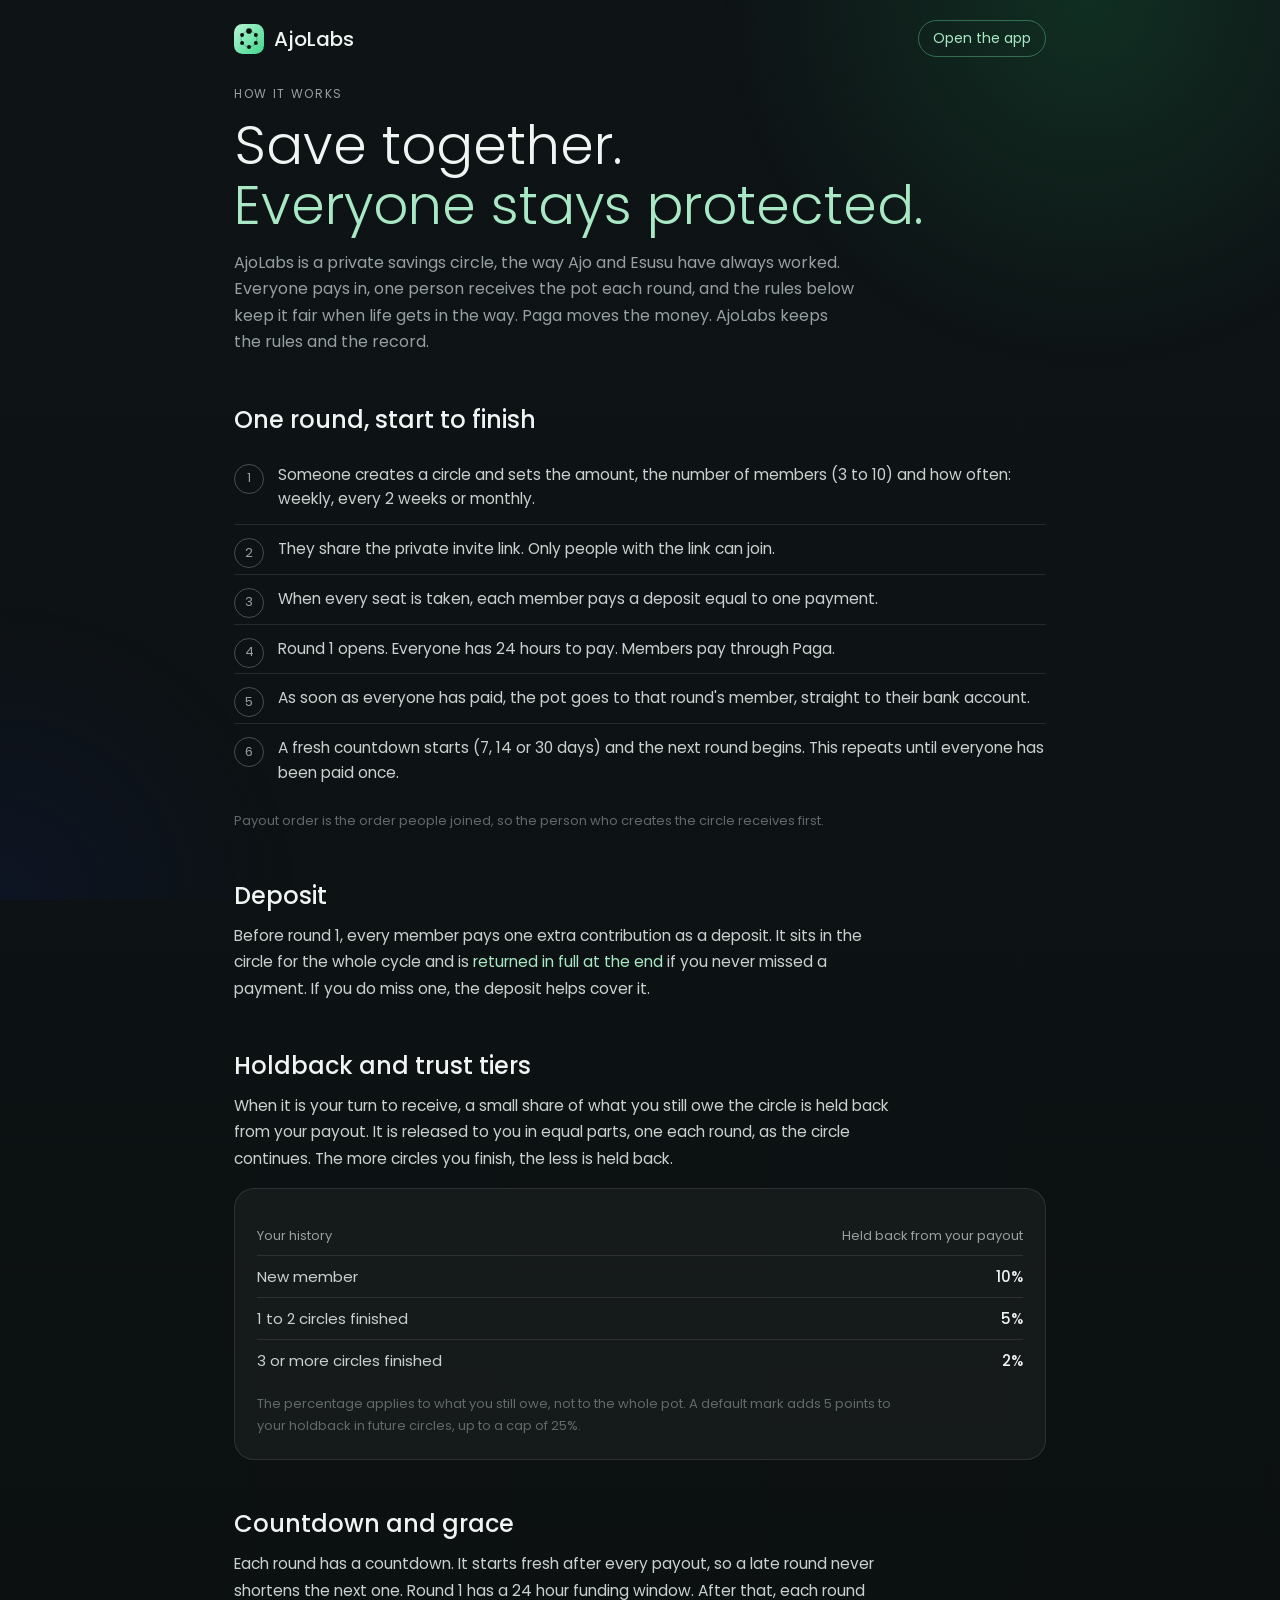
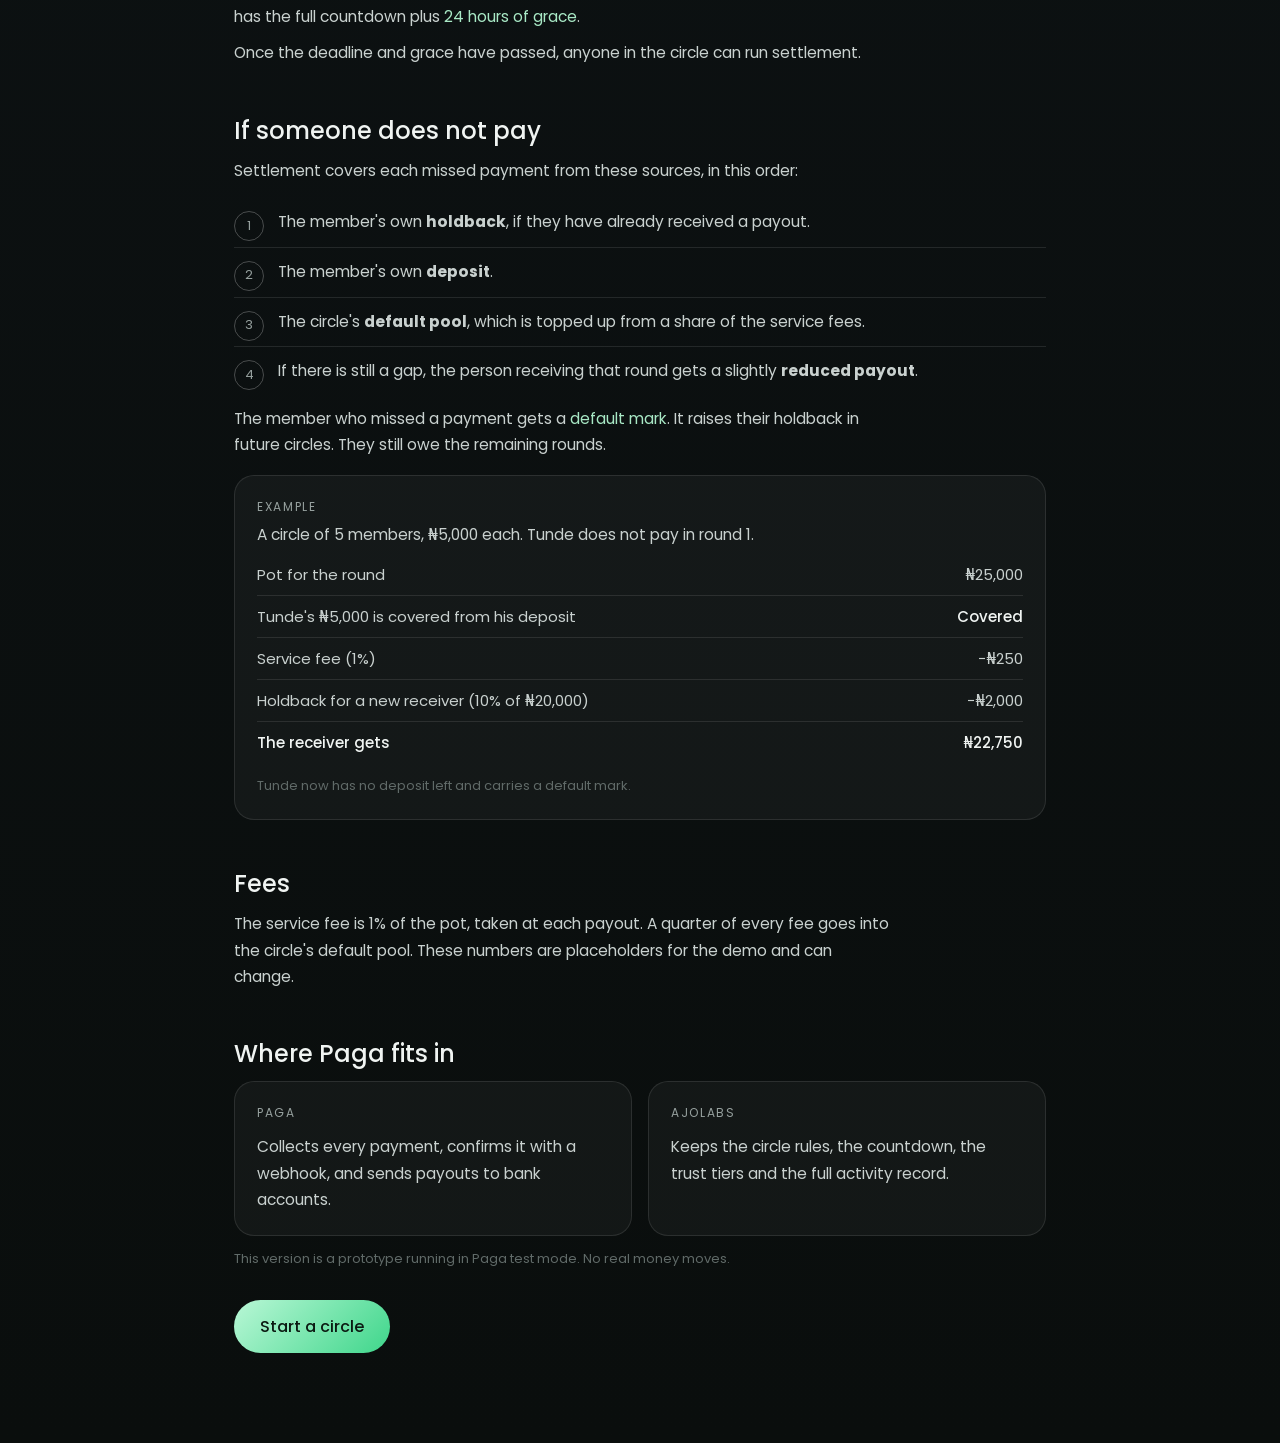
==== public/how-it-works.html @ 03ab4f56 "Add deposit, holdback, trust tiers, settlement and How it works page - Deposit before round 1, retur" ====
<!doctype html>
<html lang="en">
<head>
<meta charset="utf-8">
<meta name="viewport" content="width=device-width,initial-scale=1">
<title>How AjoLabs works</title>
<link href="https://fonts.googleapis.com/css2?family=Poppins:wght@300;400;500;600&display=swap" rel="stylesheet">
<style>
:root{--tx:#f0f4f2;--mut:#96a09e;--dim:#606a68;--mint:#a8e8c5;--green:#64dea0;--line:rgba(255,255,255,.1);--card:rgba(255,255,255,.04);--red:#ec705c}
*{box-sizing:border-box;margin:0}
body{background:linear-gradient(180deg,#0e1316,#0a0e0d);color:var(--tx);font-family:Poppins,system-ui,sans-serif;-webkit-font-smoothing:antialiased;min-height:100vh}
.glow{position:fixed;inset:0;pointer-events:none;background:radial-gradient(520px 520px at 85% 0%,rgba(20,70,45,.55),transparent 70%),radial-gradient(420px 420px at 0% 100%,rgba(14,22,46,.6),transparent 70%)}
header{position:relative;display:flex;align-items:center;justify-content:space-between;padding:20px 24px;max-width:860px;margin:0 auto}
.brand{display:flex;align-items:center;gap:10px;font-weight:500;font-size:20px;color:var(--tx);text-decoration:none}
.nav{color:var(--mint);text-decoration:none;font-size:14px;border:1px solid rgba(100,222,160,.4);padding:7px 14px;border-radius:99px}
main{position:relative;max-width:860px;margin:0 auto;padding:8px 24px 90px}
.eyebrow{font-size:12px;letter-spacing:.14em;color:var(--mut);text-transform:uppercase;margin-bottom:12px}
h1{font-weight:300;font-size:clamp(34px,6vw,54px);line-height:1.12}h1 em{font-style:normal;color:var(--mint)}
.lead{color:var(--mut);margin-top:14px;font-size:16px;line-height:1.65;max-width:620px}
section{margin-top:46px}
h2{font-weight:500;font-size:24px;margin-bottom:10px}
p{color:#c9d1cf;line-height:1.7;font-size:15.5px;margin-top:10px;max-width:660px}
.card{background:var(--card);border:1px solid var(--line);border-radius:20px;padding:22px;margin-top:16px}
.steps{list-style:none;padding:0;margin-top:14px;counter-reset:s}
.steps li{counter-increment:s;position:relative;padding:12px 0 12px 44px;border-top:1px solid var(--line);color:#c9d1cf;line-height:1.6;font-size:15.5px}
.steps li:first-child{border-top:0}
.steps li:before{content:counter(s);position:absolute;left:0;top:12px;width:28px;height:28px;border-radius:50%;border:1px solid rgba(255,255,255,.25);display:flex;align-items:center;justify-content:center;font-size:13px;color:var(--mut);margin-top:1px}
table{width:100%;border-collapse:collapse;margin-top:6px}
td,th{padding:9px 0;font-size:15px;text-align:left;border-top:1px solid var(--line);color:#c9d1cf}
tr:first-child td,tr:first-child th{border-top:0}th{color:var(--mut);font-weight:400;font-size:13px}
td:last-child,th:last-child{text-align:right}td b{font-weight:500;color:var(--tx)}
.mint{color:var(--mint)}.note{font-size:13px;color:var(--dim);margin-top:12px}
.two{display:grid;grid-template-columns:1fr 1fr;gap:16px}@media(max-width:640px){.two{grid-template-columns:1fr}}
.btn{display:inline-block;margin-top:30px;border-radius:99px;padding:14px 26px;font-weight:500;font-size:16px;color:#0b1a12;background:linear-gradient(135deg,#b9f7d6,#3fd68b);text-decoration:none}
</style>
</head>
<body>
<div class="glow"></div>
<header>
  <a class="brand" href="/">
    <svg width="30" height="30" viewBox="0 0 64 64"><defs><linearGradient id="g" x1="0" y1="0" x2="1" y2="1"><stop offset="0" stop-color="#B9F7D6"/><stop offset="1" stop-color="#3FD68B"/></linearGradient></defs><rect width="64" height="64" rx="18" fill="url(#g)"/><circle cx="32" cy="32" r="17" fill="none" stroke="#0B0F0D" stroke-opacity=".35" stroke-width="1.5"/><circle cx="32" cy="15" r="6" fill="#0B0F0D"/><circle cx="46.7" cy="23.5" r="4.2" fill="#0B0F0D"/><circle cx="46.7" cy="40.5" r="4.2" fill="#0B0F0D"/><circle cx="32" cy="49" r="4.2" fill="#0B0F0D"/><circle cx="17.3" cy="40.5" r="4.2" fill="#0B0F0D"/><circle cx="17.3" cy="23.5" r="4.2" fill="#0B0F0D"/></svg>
    AjoLabs
  </a>
  <a class="nav" href="/">Open the app</a>
</header>
<main>
  <div class="eyebrow">How it works</div>
  <h1>Save together.<br><em>Everyone stays protected.</em></h1>
  <p class="lead">AjoLabs is a private savings circle, the way Ajo and Esusu have always worked. Everyone pays in, one person receives the pot each round, and the rules below keep it fair when life gets in the way. Paga moves the money. AjoLabs keeps the rules and the record.</p>

  <section>
    <h2>One round, start to finish</h2>
    <ol class="steps">
      <li>Someone creates a circle and sets the amount, the number of members (3 to 10) and how often: weekly, every 2 weeks or monthly.</li>
      <li>They share the private invite link. Only people with the link can join.</li>
      <li>When every seat is taken, each member pays a deposit equal to one payment.</li>
      <li>Round 1 opens. Everyone has 24 hours to pay. Members pay through Paga.</li>
      <li>As soon as everyone has paid, the pot goes to that round's member, straight to their bank account.</li>
      <li>A fresh countdown starts (7, 14 or 30 days) and the next round begins. This repeats until everyone has been paid once.</li>
    </ol>
    <p class="note">Payout order is the order people joined, so the person who creates the circle receives first.</p>
  </section>

  <section>
    <h2>Deposit</h2>
    <p>Before round 1, every member pays one extra contribution as a deposit. It sits in the circle for the whole cycle and is <span class="mint">returned in full at the end</span> if you never missed a payment. If you do miss one, the deposit helps cover it.</p>
  </section>

  <section>
    <h2>Holdback and trust tiers</h2>
    <p>When it is your turn to receive, a small share of what you still owe the circle is held back from your payout. It is released to you in equal parts, one each round, as the circle continues. The more circles you finish, the less is held back.</p>
    <div class="card">
      <table>
        <tr><th>Your history</th><th>Held back from your payout</th></tr>
        <tr><td>New member</td><td><b>10%</b></td></tr>
        <tr><td>1 to 2 circles finished</td><td><b>5%</b></td></tr>
        <tr><td>3 or more circles finished</td><td><b>2%</b></td></tr>
      </table>
      <p class="note">The percentage applies to what you still owe, not to the whole pot. A default mark adds 5 points to your holdback in future circles, up to a cap of 25%.</p>
    </div>
  </section>

  <section>
    <h2>Countdown and grace</h2>
    <p>Each round has a countdown. It starts fresh after every payout, so a late round never shortens the next one. Round 1 has a 24 hour funding window. After that, each round has the full countdown plus <span class="mint">24 hours of grace</span>.</p>
    <p>Once the deadline and grace have passed, anyone in the circle can run settlement.</p>
  </section>

  <section>
    <h2>If someone does not pay</h2>
    <p>Settlement covers each missed payment from these sources, in this order:</p>
    <ol class="steps">
      <li>The member's own <b>holdback</b>, if they have already received a payout.</li>
      <li>The member's own <b>deposit</b>.</li>
      <li>The circle's <b>default pool</b>, which is topped up from a share of the service fees.</li>
      <li>If there is still a gap, the person receiving that round gets a slightly <b>reduced payout</b>.</li>
    </ol>
    <p>The member who missed a payment gets a <span class="mint">default mark</span>. It raises their holdback in future circles. They still owe the remaining rounds.</p>
    <div class="card">
      <div class="eyebrow" style="margin-bottom:6px">Example</div>
      <p style="margin-top:0">A circle of 5 members, ₦5,000 each. Tunde does not pay in round 1.</p>
      <table>
        <tr><td>Pot for the round</td><td>₦25,000</td></tr>
        <tr><td>Tunde's ₦5,000 is covered from his deposit</td><td><b>Covered</b></td></tr>
        <tr><td>Service fee (1%)</td><td>−₦250</td></tr>
        <tr><td>Holdback for a new receiver (10% of ₦20,000)</td><td>−₦2,000</td></tr>
        <tr><td><b>The receiver gets</b></td><td class="mint"><b>₦22,750</b></td></tr>
      </table>
      <p class="note">Tunde now has no deposit left and carries a default mark.</p>
    </div>
  </section>

  <section>
    <h2>Fees</h2>
    <p>The service fee is 1% of the pot, taken at each payout. A quarter of every fee goes into the circle's default pool. These numbers are placeholders for the demo and can change.</p>
  </section>

  <section>
    <h2>Where Paga fits in</h2>
    <div class="two">
      <div class="card" style="margin-top:0"><div class="eyebrow">Paga</div><p style="margin-top:0">Collects every payment, confirms it with a webhook, and sends payouts to bank accounts.</p></div>
      <div class="card" style="margin-top:0"><div class="eyebrow">AjoLabs</div><p style="margin-top:0">Keeps the circle rules, the countdown, the trust tiers and the full activity record.</p></div>
    </div>
    <p class="note">This version is a prototype running in Paga test mode. No real money moves.</p>
  </section>

  <a class="btn" href="/">Start a circle</a>
</main>
</body>
</html>
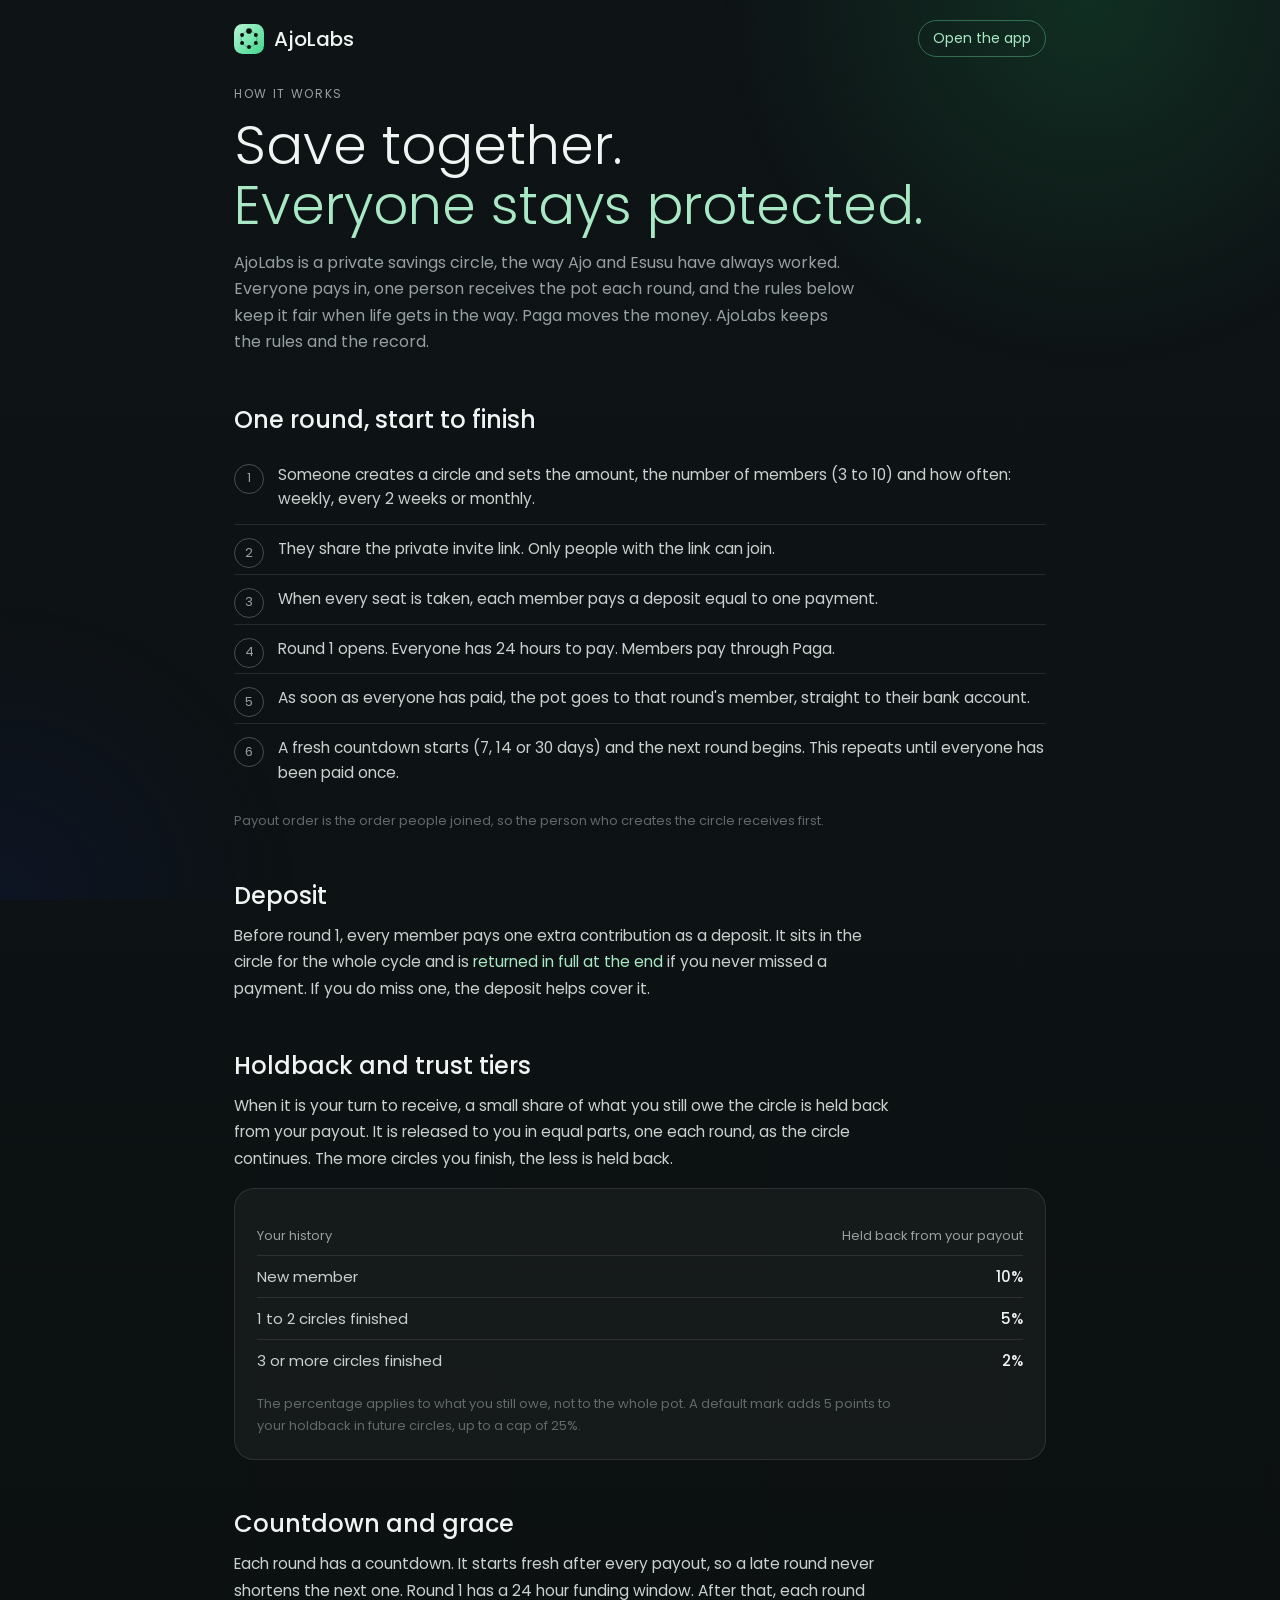
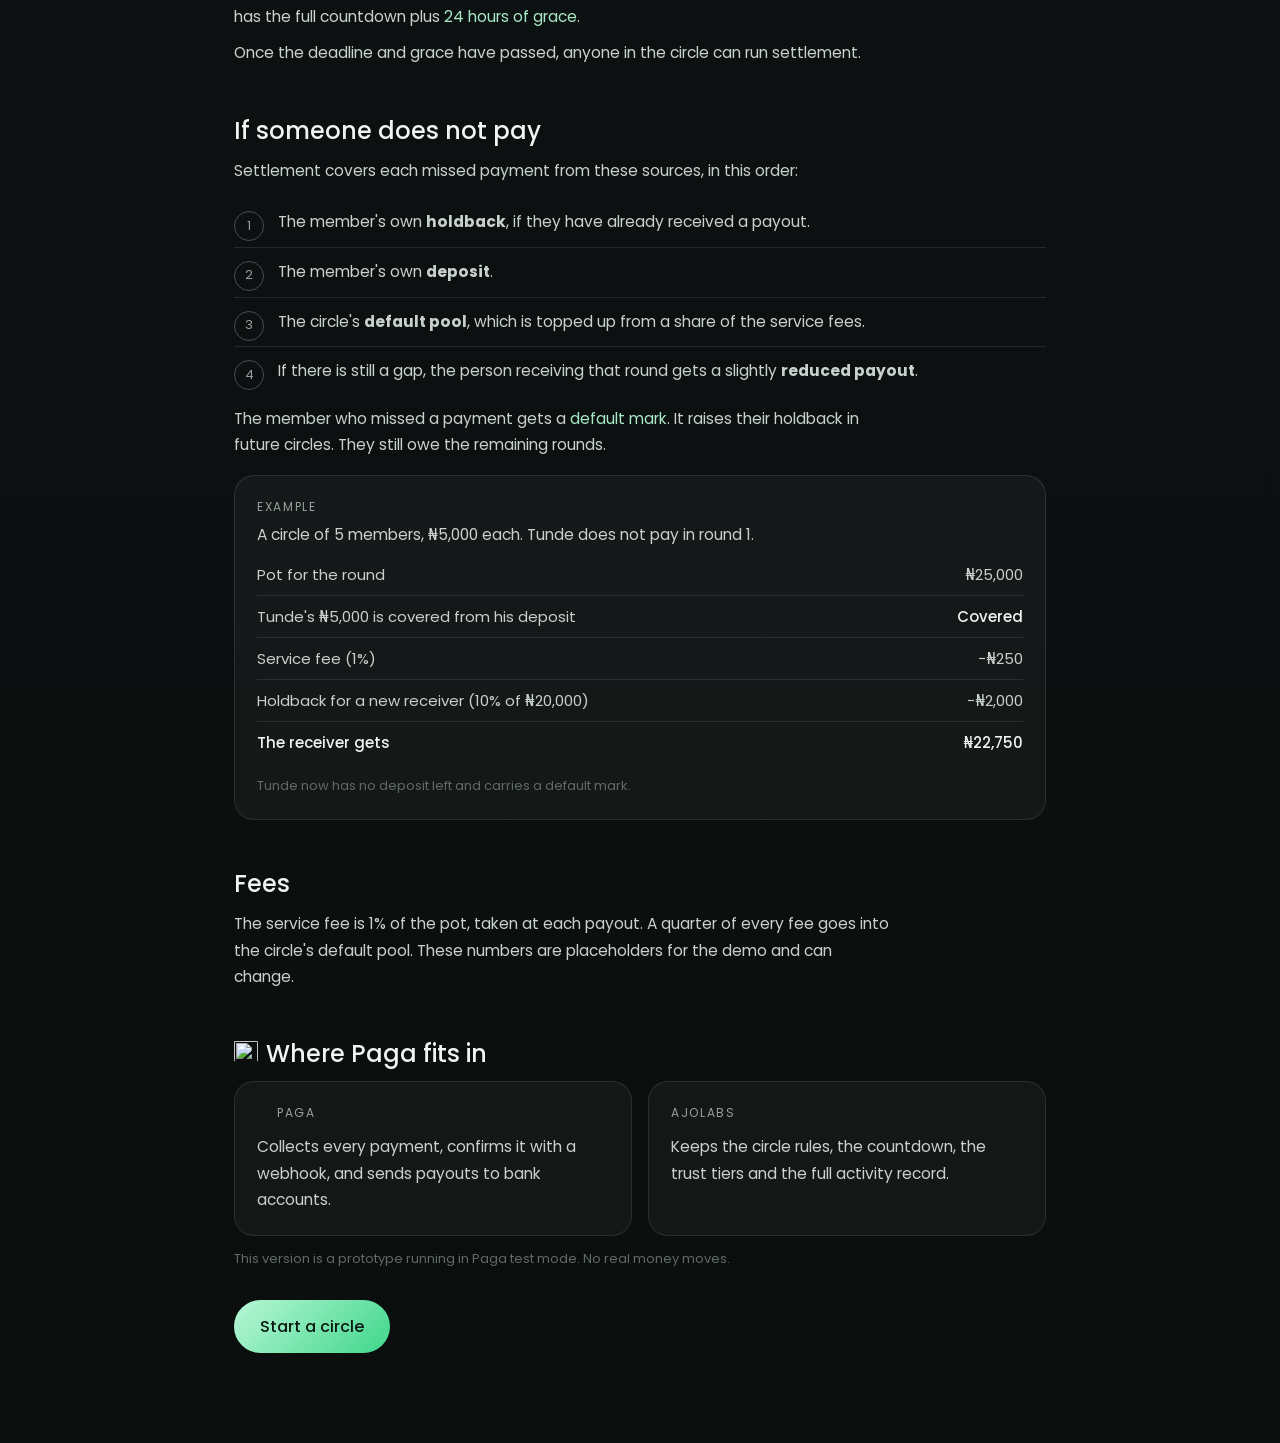
==== commit af7a665c: "Add real Paga logo: welcome 'Built on Paga', and next to Paga mentions Co-Authored-By: Claude Sonnet" ====
--- a/public/how-it-works.html
+++ b/public/how-it-works.html
@@ -116,9 +116,9 @@
   </section>
 
   <section>
-    <h2>Where Paga fits in</h2>
+    <h2><img src="/paga-logo.jpg" alt="" style="height:1em;width:1em;border-radius:4px;vertical-align:-.12em;margin-right:8px">Where Paga fits in</h2>
     <div class="two">
-      <div class="card" style="margin-top:0"><div class="eyebrow">Paga</div><p style="margin-top:0">Collects every payment, confirms it with a webhook, and sends payouts to bank accounts.</p></div>
+      <div class="card" style="margin-top:0"><div class="eyebrow"><img src="/paga-logo.jpg" alt="" style="height:14px;width:14px;border-radius:3px;vertical-align:-2px;margin-right:6px">Paga</div><p style="margin-top:0">Collects every payment, confirms it with a webhook, and sends payouts to bank accounts.</p></div>
       <div class="card" style="margin-top:0"><div class="eyebrow">AjoLabs</div><p style="margin-top:0">Keeps the circle rules, the countdown, the trust tiers and the full activity record.</p></div>
     </div>
     <p class="note">This version is a prototype running in Paga test mode. No real money moves.</p>
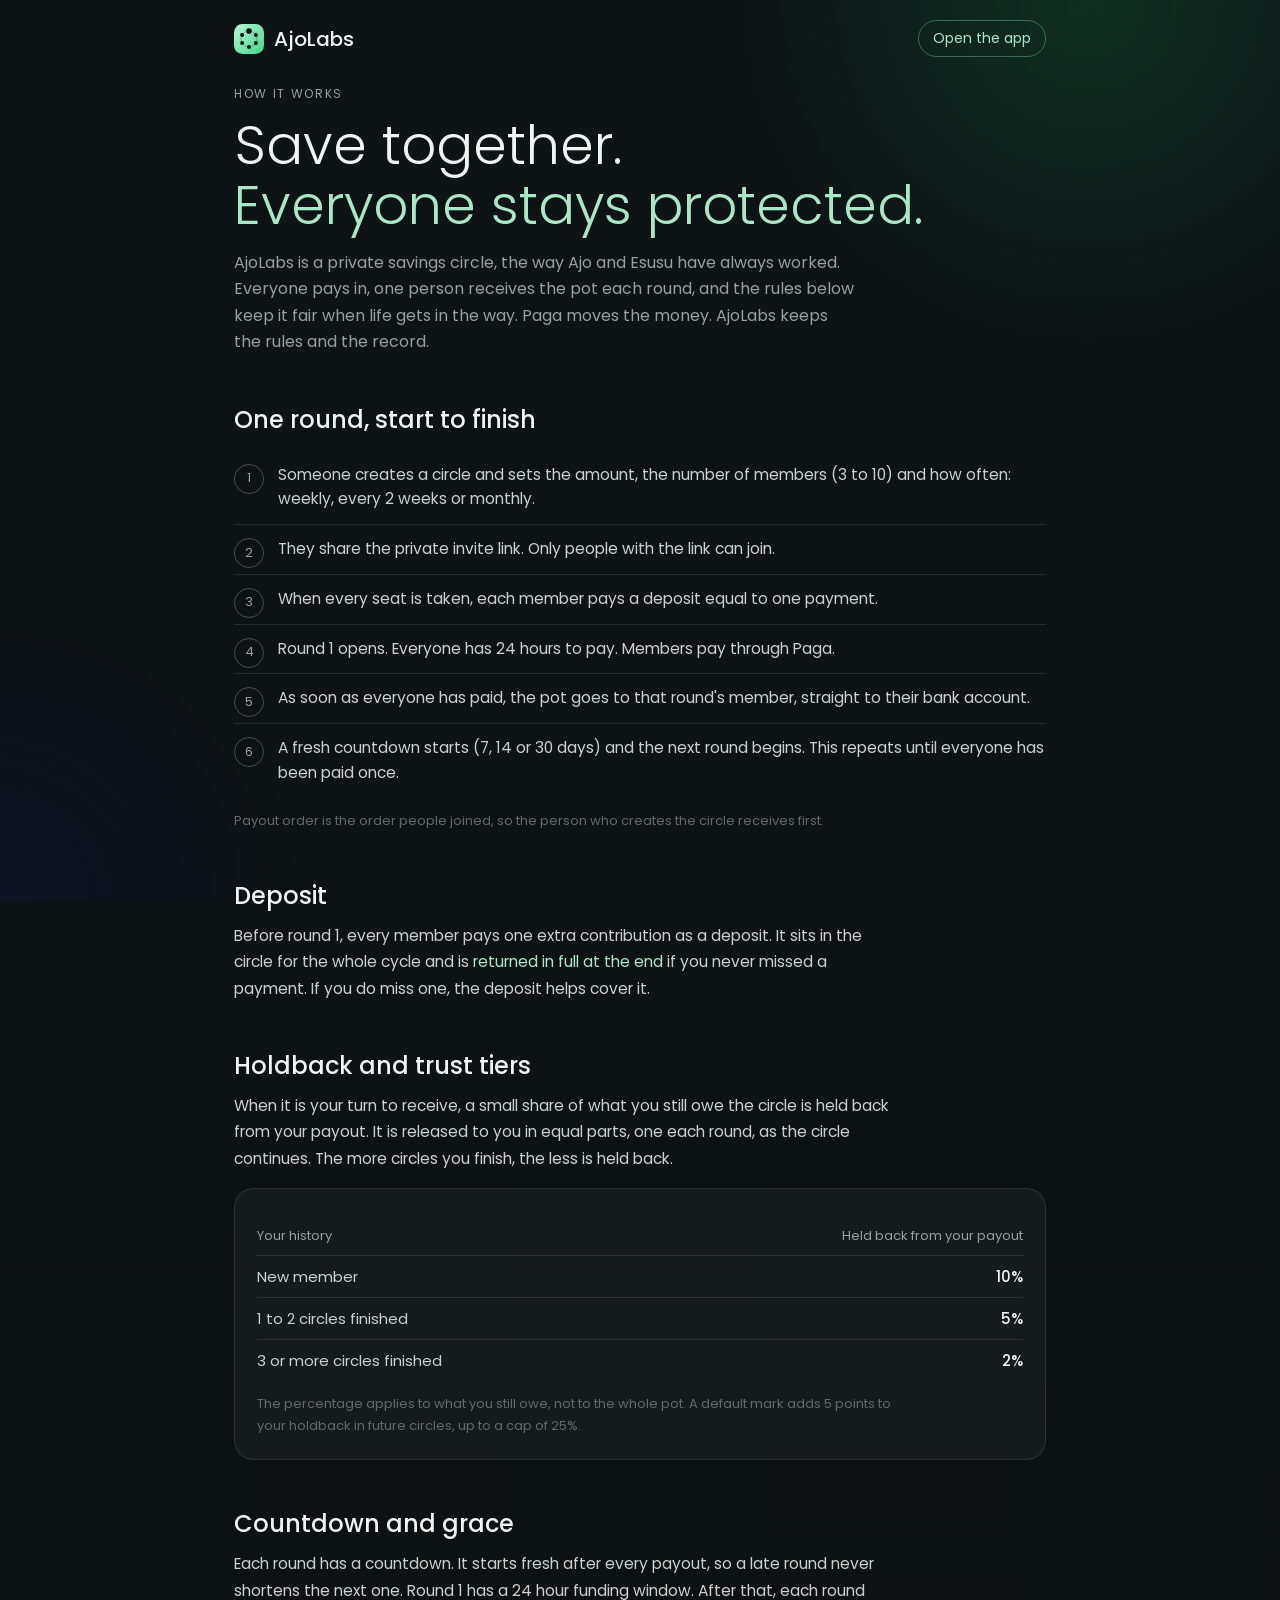
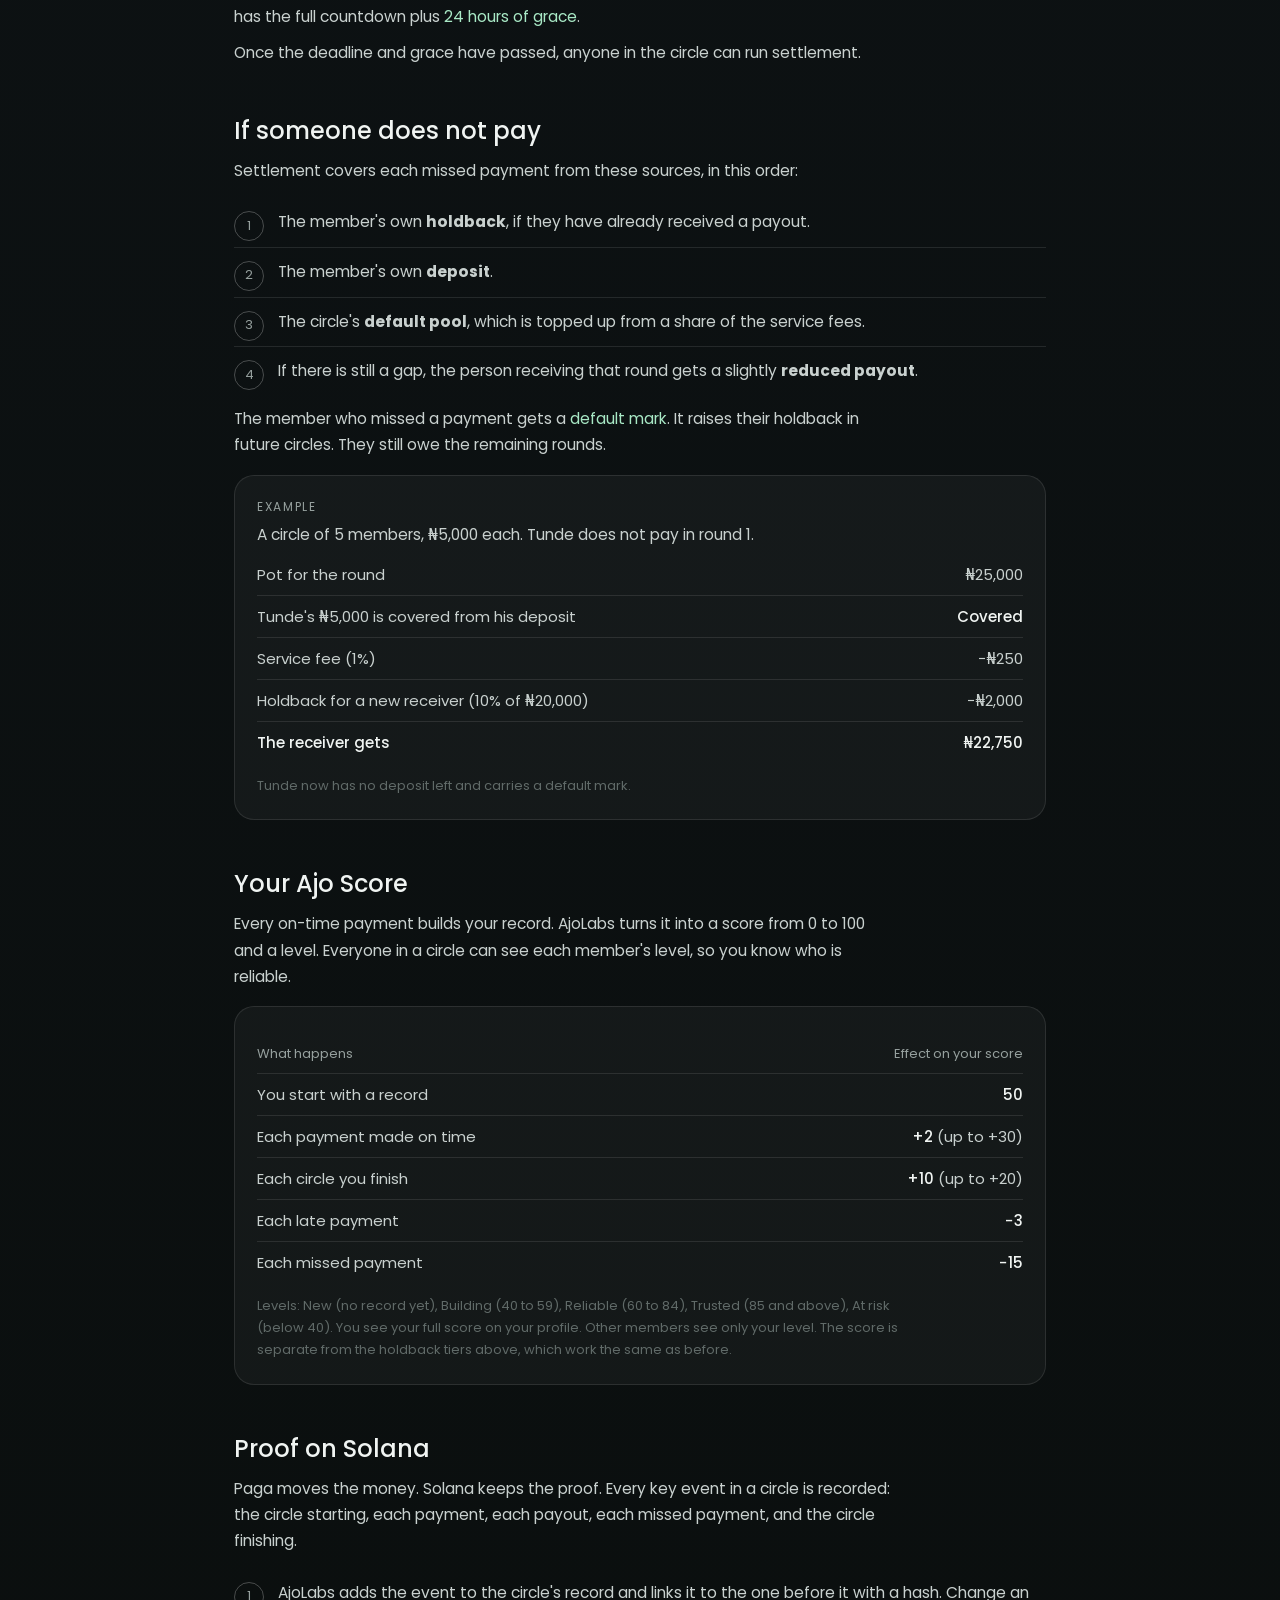
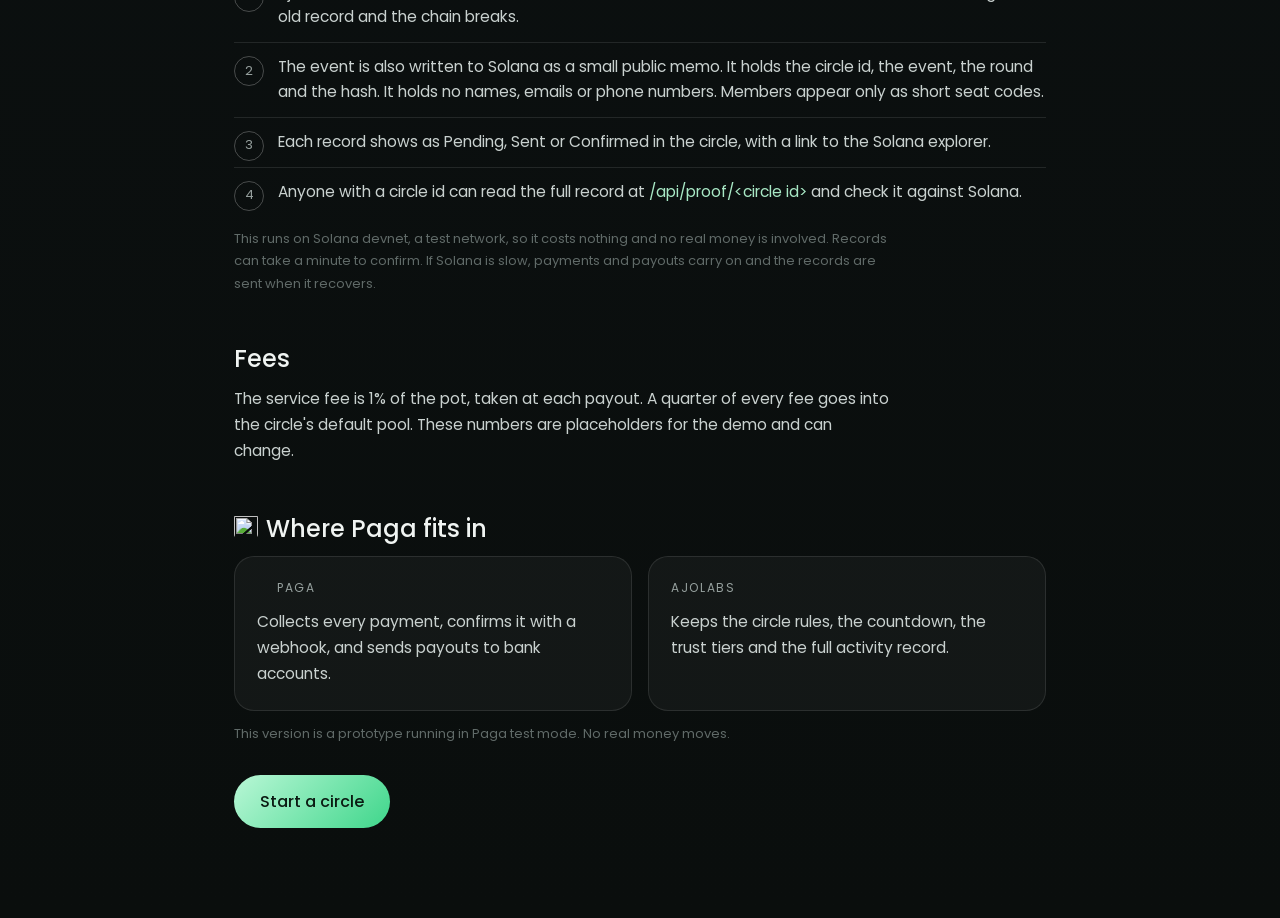
==== commit 6762d588: "Docs: add README, explain Ajo Score and Proof on Solana on the How it works page Co-Authored-By: Cla" ====
--- a/public/how-it-works.html
+++ b/public/how-it-works.html
@@ -111,6 +111,34 @@
   </section>
 
   <section>
+    <h2>Your Ajo Score</h2>
+    <p>Every on-time payment builds your record. AjoLabs turns it into a score from 0 to 100 and a level. Everyone in a circle can see each member's level, so you know who is reliable.</p>
+    <div class="card">
+      <table>
+        <tr><th>What happens</th><th>Effect on your score</th></tr>
+        <tr><td>You start with a record</td><td><b>50</b></td></tr>
+        <tr><td>Each payment made on time</td><td><b>+2</b> (up to +30)</td></tr>
+        <tr><td>Each circle you finish</td><td><b>+10</b> (up to +20)</td></tr>
+        <tr><td>Each late payment</td><td><b>−3</b></td></tr>
+        <tr><td>Each missed payment</td><td><b>−15</b></td></tr>
+      </table>
+      <p class="note">Levels: New (no record yet), Building (40 to 59), Reliable (60 to 84), Trusted (85 and above), At risk (below 40). You see your full score on your profile. Other members see only your level. The score is separate from the holdback tiers above, which work the same as before.</p>
+    </div>
+  </section>
+
+  <section>
+    <h2>Proof on Solana</h2>
+    <p>Paga moves the money. Solana keeps the proof. Every key event in a circle is recorded: the circle starting, each payment, each payout, each missed payment, and the circle finishing.</p>
+    <ol class="steps">
+      <li>AjoLabs adds the event to the circle's record and links it to the one before it with a hash. Change an old record and the chain breaks.</li>
+      <li>The event is also written to Solana as a small public memo. It holds the circle id, the event, the round and the hash. It holds no names, emails or phone numbers. Members appear only as short seat codes.</li>
+      <li>Each record shows as Pending, Sent or Confirmed in the circle, with a link to the Solana explorer.</li>
+      <li>Anyone with a circle id can read the full record at <span class="mint">/api/proof/&lt;circle id&gt;</span> and check it against Solana.</li>
+    </ol>
+    <p class="note">This runs on Solana devnet, a test network, so it costs nothing and no real money is involved. Records can take a minute to confirm. If Solana is slow, payments and payouts carry on and the records are sent when it recovers.</p>
+  </section>
+
+  <section>
     <h2>Fees</h2>
     <p>The service fee is 1% of the pot, taken at each payout. A quarter of every fee goes into the circle's default pool. These numbers are placeholders for the demo and can change.</p>
   </section>
